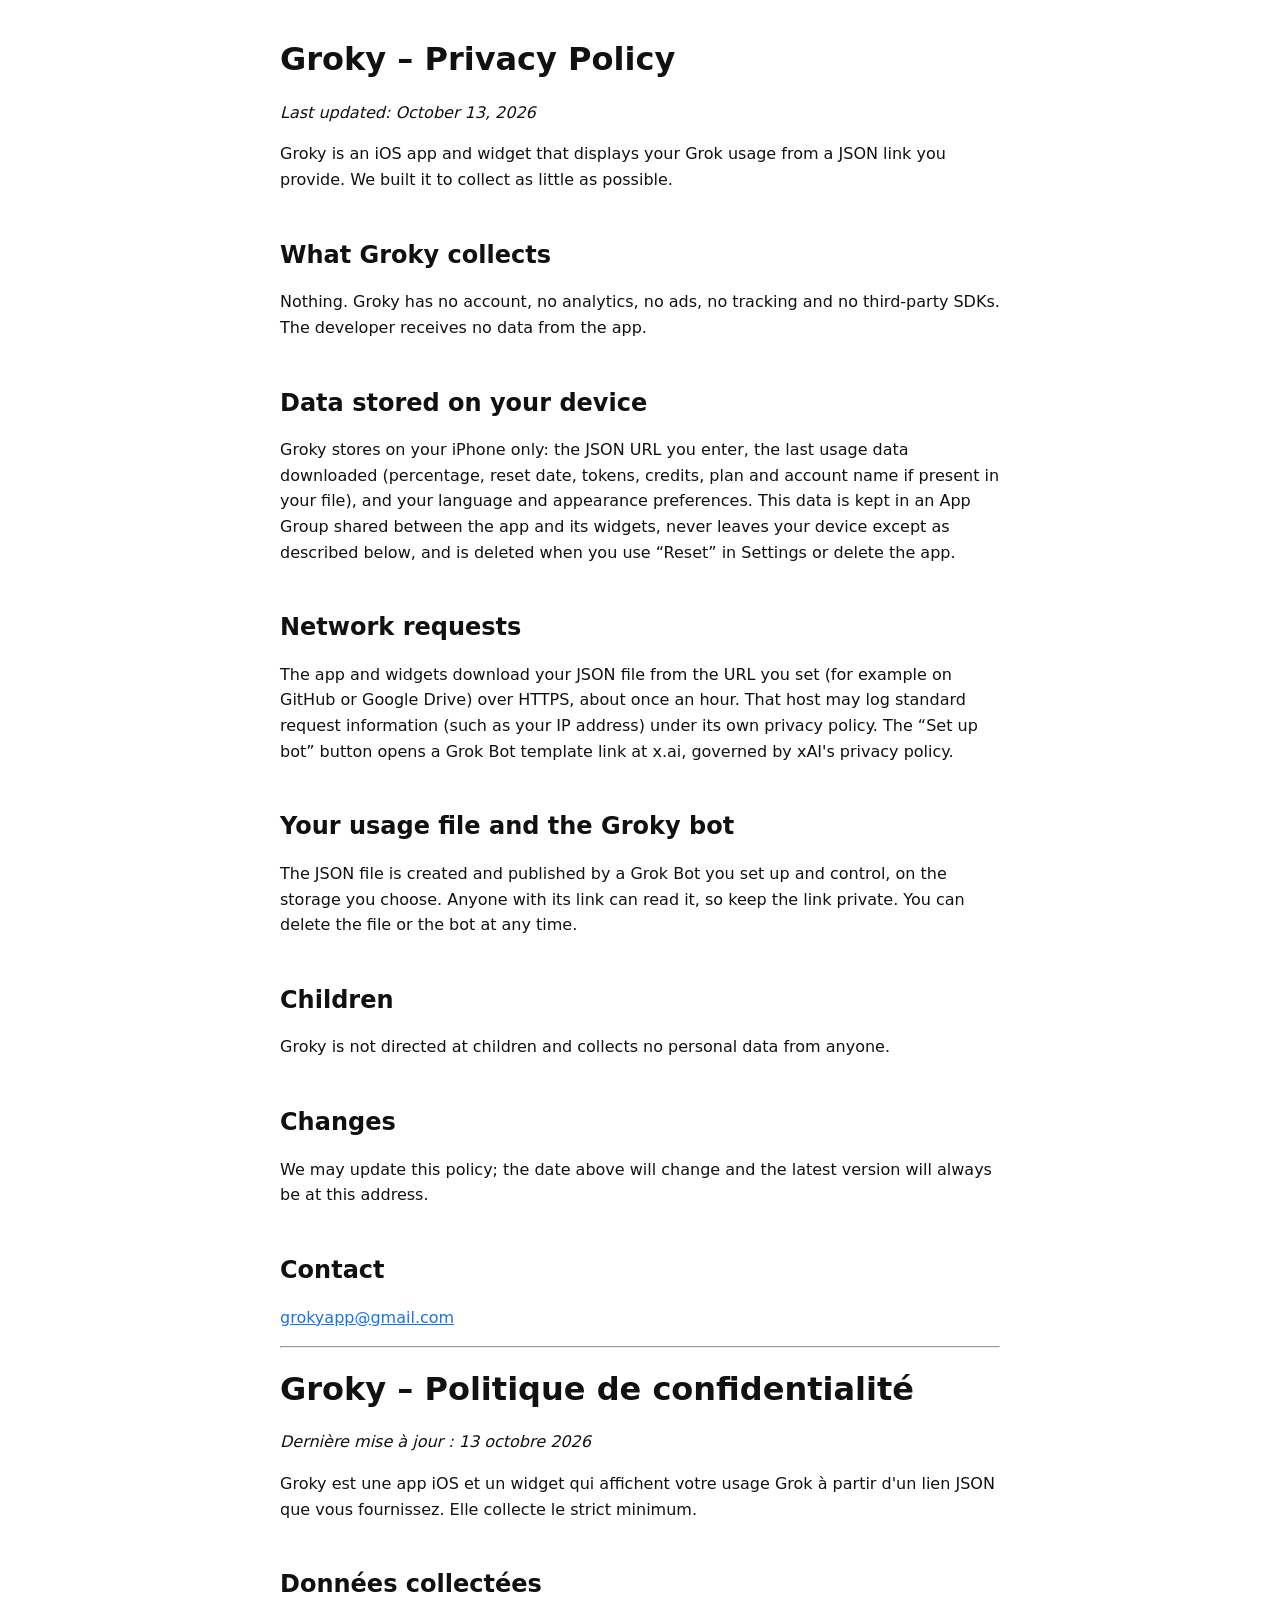
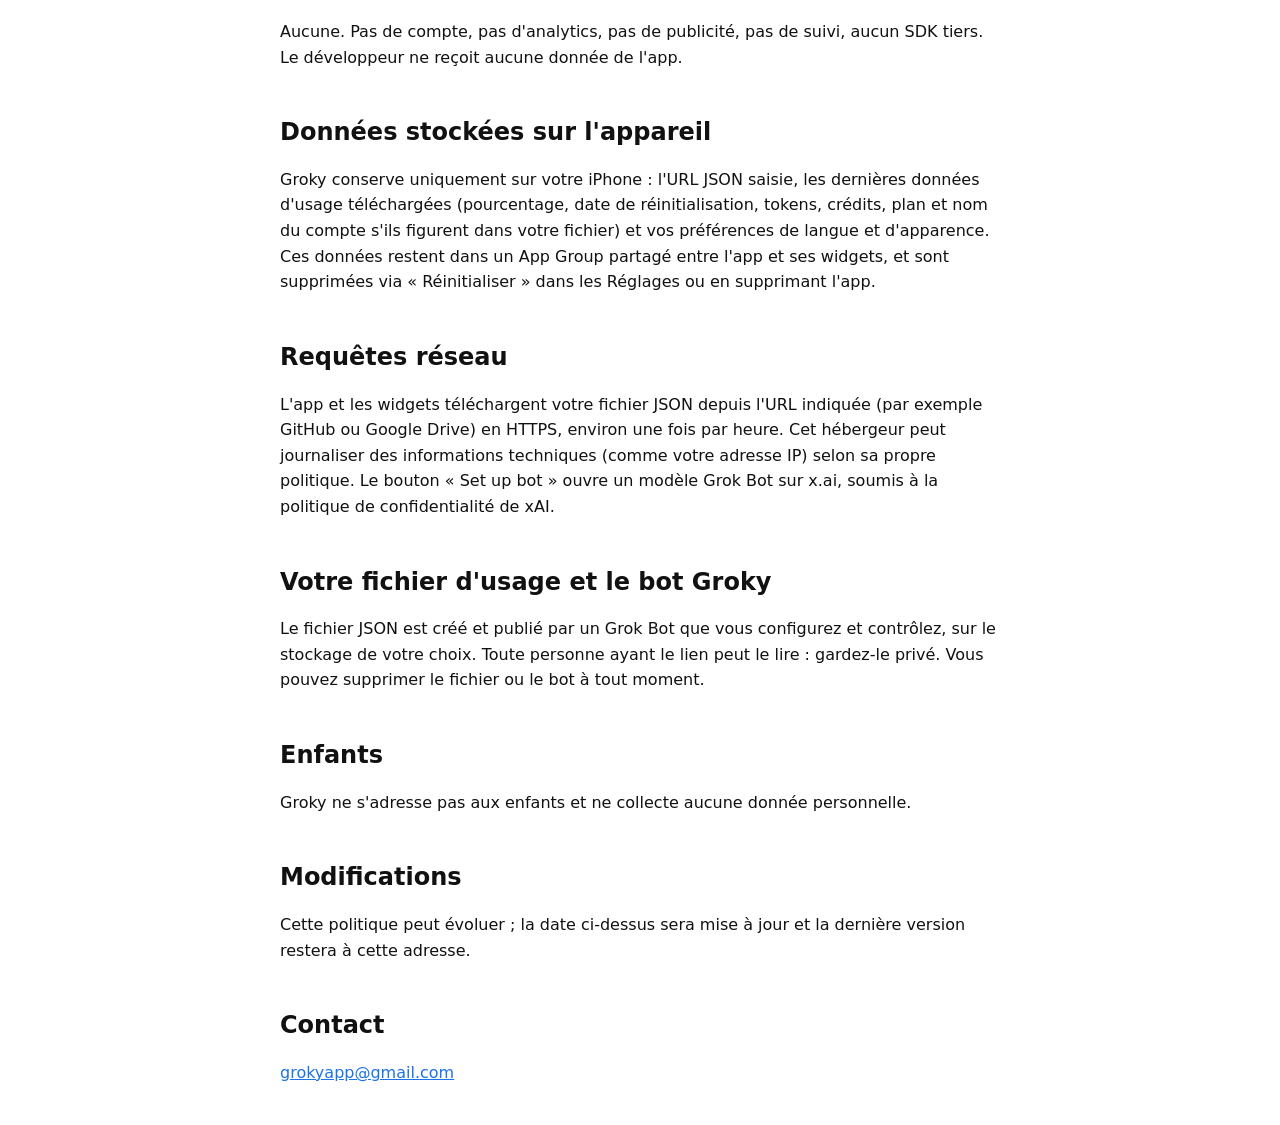
==== index.html @ b5df7863 "Groky privacy policy" ====
<!doctype html>
<html lang="en"><head><meta charset="utf-8"><meta name="viewport" content="width=device-width,initial-scale=1">
<title>Groky – Privacy Policy</title>
<style>body{font:16px/1.6 -apple-system,system-ui,sans-serif;max-width:720px;margin:40px auto;padding:0 20px;color:#111}h1,h2{line-height:1.2}h2{margin-top:2em}a{color:#1a73e8}@media(prefers-color-scheme:dark){body{background:#000;color:#eee}a{color:#5aa2ff}}</style>
</head><body>
<h1>Groky – Privacy Policy</h1>
<p><em>Last updated: October 13, 2026</em></p>
<p>Groky is an iOS app and widget that displays your Grok usage from a JSON link you provide. We built it to collect as little as possible.</p>
<h2>What Groky collects</h2>
<p>Nothing. Groky has no account, no analytics, no ads, no tracking and no third-party SDKs. The developer receives no data from the app.</p>
<h2>Data stored on your device</h2>
<p>Groky stores on your iPhone only: the JSON URL you enter, the last usage data downloaded (percentage, reset date, tokens, credits, plan and account name if present in your file), and your language and appearance preferences. This data is kept in an App Group shared between the app and its widgets, never leaves your device except as described below, and is deleted when you use “Reset” in Settings or delete the app.</p>
<h2>Network requests</h2>
<p>The app and widgets download your JSON file from the URL you set (for example on GitHub or Google Drive) over HTTPS, about once an hour. That host may log standard request information (such as your IP address) under its own privacy policy. The “Set up bot” button opens a Grok Bot template link at x.ai, governed by xAI's privacy policy.</p>
<h2>Your usage file and the Groky bot</h2>
<p>The JSON file is created and published by a Grok Bot you set up and control, on the storage you choose. Anyone with its link can read it, so keep the link private. You can delete the file or the bot at any time.</p>
<h2>Children</h2>
<p>Groky is not directed at children and collects no personal data from anyone.</p>
<h2>Changes</h2>
<p>We may update this policy; the date above will change and the latest version will always be at this address.</p>
<h2>Contact</h2>
<p><a href="mailto:grokyapp@gmail.com">grokyapp@gmail.com</a></p>
<hr>
<h1 lang="fr">Groky – Politique de confidentialité</h1>
<p><em>Dernière mise à jour : 13 octobre 2026</em></p>
<p>Groky est une app iOS et un widget qui affichent votre usage Grok à partir d'un lien JSON que vous fournissez. Elle collecte le strict minimum.</p>
<h2>Données collectées</h2>
<p>Aucune. Pas de compte, pas d'analytics, pas de publicité, pas de suivi, aucun SDK tiers. Le développeur ne reçoit aucune donnée de l'app.</p>
<h2>Données stockées sur l'appareil</h2>
<p>Groky conserve uniquement sur votre iPhone : l'URL JSON saisie, les dernières données d'usage téléchargées (pourcentage, date de réinitialisation, tokens, crédits, plan et nom du compte s'ils figurent dans votre fichier) et vos préférences de langue et d'apparence. Ces données restent dans un App Group partagé entre l'app et ses widgets, et sont supprimées via « Réinitialiser » dans les Réglages ou en supprimant l'app.</p>
<h2>Requêtes réseau</h2>
<p>L'app et les widgets téléchargent votre fichier JSON depuis l'URL indiquée (par exemple GitHub ou Google Drive) en HTTPS, environ une fois par heure. Cet hébergeur peut journaliser des informations techniques (comme votre adresse IP) selon sa propre politique. Le bouton « Set up bot » ouvre un modèle Grok Bot sur x.ai, soumis à la politique de confidentialité de xAI.</p>
<h2>Votre fichier d'usage et le bot Groky</h2>
<p>Le fichier JSON est créé et publié par un Grok Bot que vous configurez et contrôlez, sur le stockage de votre choix. Toute personne ayant le lien peut le lire : gardez-le privé. Vous pouvez supprimer le fichier ou le bot à tout moment.</p>
<h2>Enfants</h2>
<p>Groky ne s'adresse pas aux enfants et ne collecte aucune donnée personnelle.</p>
<h2>Modifications</h2>
<p>Cette politique peut évoluer ; la date ci-dessus sera mise à jour et la dernière version restera à cette adresse.</p>
<h2>Contact</h2>
<p><a href="mailto:grokyapp@gmail.com">grokyapp@gmail.com</a></p>
</body></html>
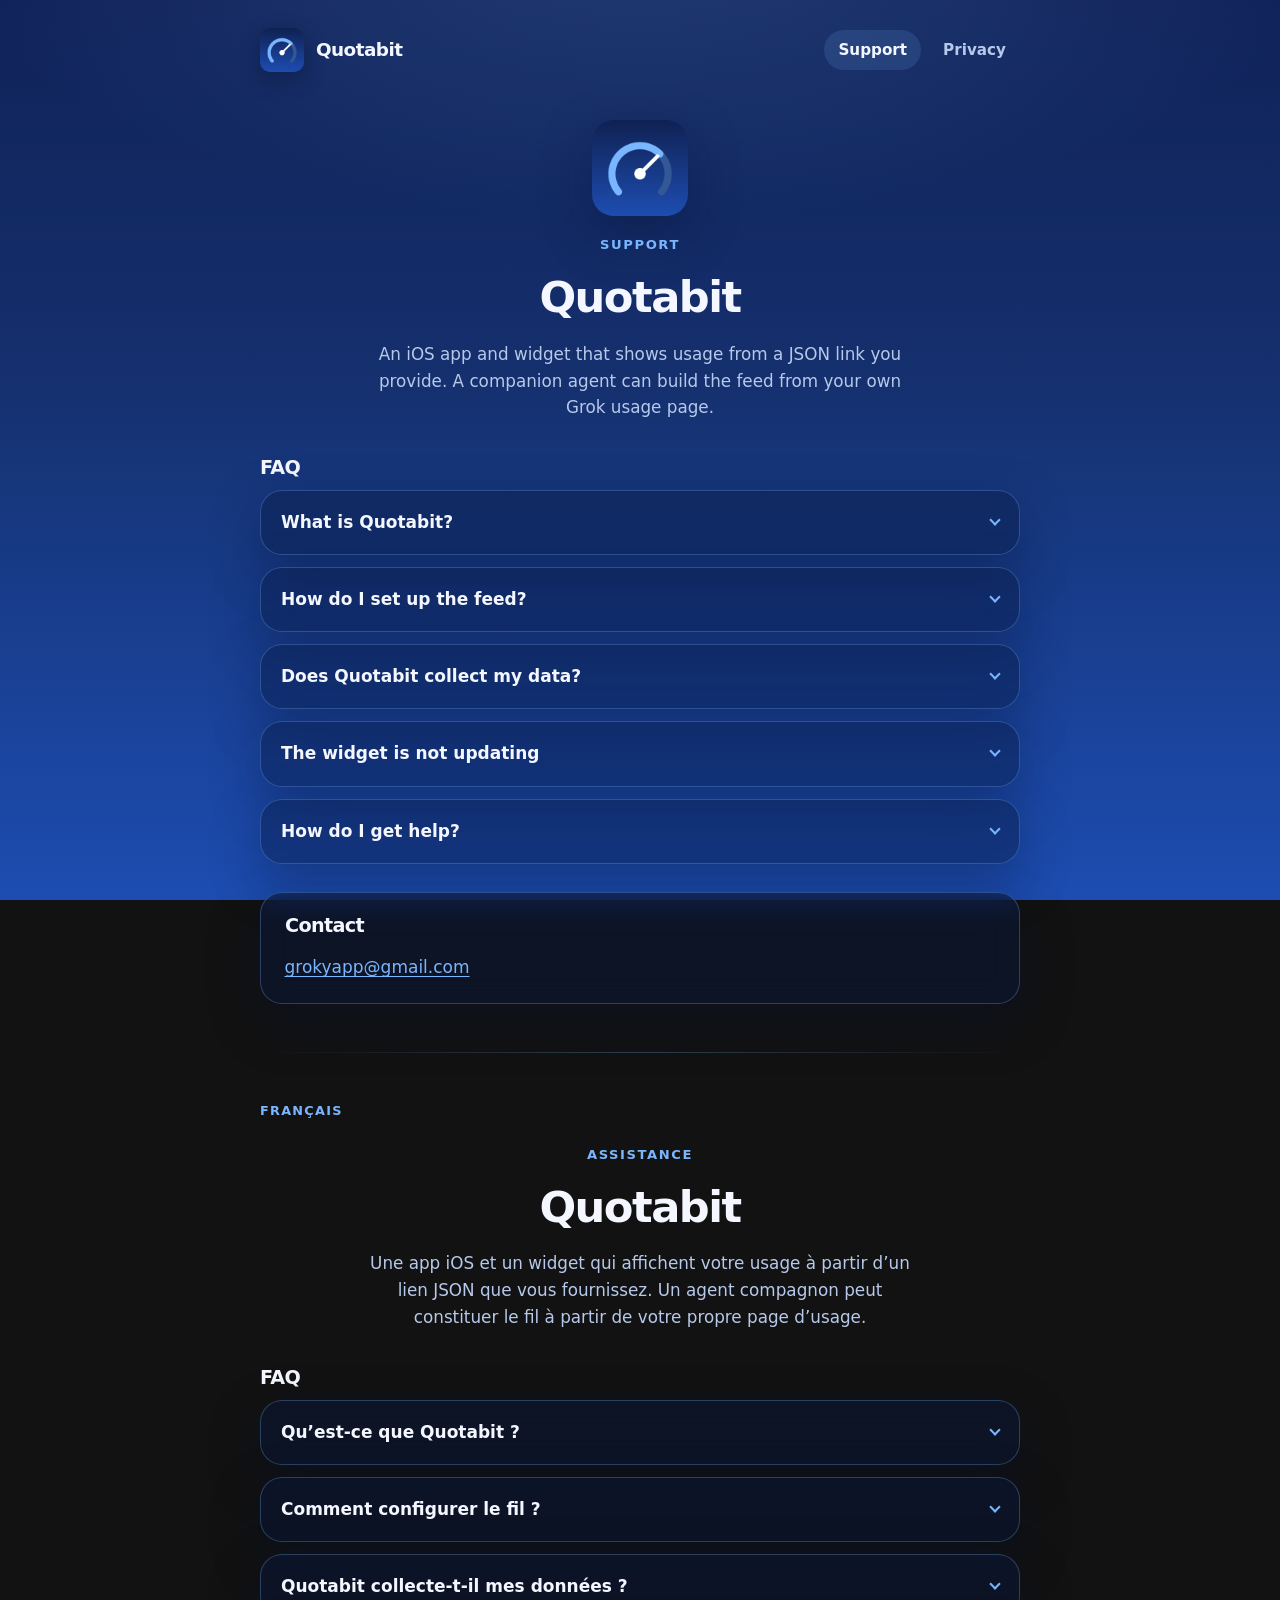
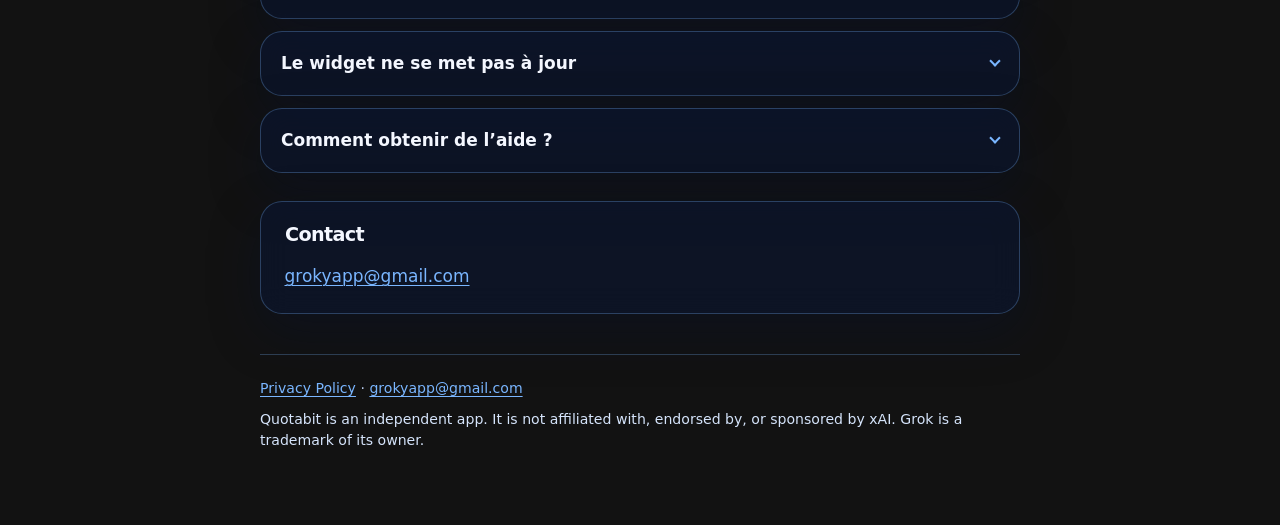
==== commit 0e590131: "Rebrand GitHub Pages site from Groky to Quotabit Rename support and privacy pages, add the Quotabit " ====
--- a/index.html
+++ b/index.html
@@ -1,41 +1,130 @@
 <!doctype html>
-<html lang="en"><head><meta charset="utf-8"><meta name="viewport" content="width=device-width,initial-scale=1">
-<title>Groky – Privacy Policy</title>
-<style>body{font:16px/1.6 -apple-system,system-ui,sans-serif;max-width:720px;margin:40px auto;padding:0 20px;color:#111}h1,h2{line-height:1.2}h2{margin-top:2em}a{color:#1a73e8}@media(prefers-color-scheme:dark){body{background:#000;color:#eee}a{color:#5aa2ff}}</style>
-</head><body>
-<h1>Groky – Privacy Policy</h1>
-<p><em>Last updated: October 13, 2026</em></p>
-<p>Groky is an iOS app and widget that displays your Grok usage from a JSON link you provide. We built it to collect as little as possible.</p>
-<h2>What Groky collects</h2>
-<p>Nothing. Groky has no account, no analytics, no ads, no tracking and no third-party SDKs. The developer receives no data from the app.</p>
-<h2>Data stored on your device</h2>
-<p>Groky stores on your iPhone only: the JSON URL you enter, the last usage data downloaded (percentage, reset date, tokens, credits, plan and account name if present in your file), and your language and appearance preferences. This data is kept in an App Group shared between the app and its widgets, never leaves your device except as described below, and is deleted when you use “Reset” in Settings or delete the app.</p>
-<h2>Network requests</h2>
-<p>The app and widgets download your JSON file from the URL you set (for example on GitHub or Google Drive) over HTTPS, about once an hour. That host may log standard request information (such as your IP address) under its own privacy policy. The “Set up bot” button opens a Grok Bot template link at x.ai, governed by xAI's privacy policy.</p>
-<h2>Your usage file and the Groky bot</h2>
-<p>The JSON file is created and published by a Grok Bot you set up and control, on the storage you choose. Anyone with its link can read it, so keep the link private. You can delete the file or the bot at any time.</p>
-<h2>Children</h2>
-<p>Groky is not directed at children and collects no personal data from anyone.</p>
-<h2>Changes</h2>
-<p>We may update this policy; the date above will change and the latest version will always be at this address.</p>
-<h2>Contact</h2>
-<p><a href="mailto:grokyapp@gmail.com">grokyapp@gmail.com</a></p>
-<hr>
-<h1 lang="fr">Groky – Politique de confidentialité</h1>
-<p><em>Dernière mise à jour : 13 octobre 2026</em></p>
-<p>Groky est une app iOS et un widget qui affichent votre usage Grok à partir d'un lien JSON que vous fournissez. Elle collecte le strict minimum.</p>
-<h2>Données collectées</h2>
-<p>Aucune. Pas de compte, pas d'analytics, pas de publicité, pas de suivi, aucun SDK tiers. Le développeur ne reçoit aucune donnée de l'app.</p>
-<h2>Données stockées sur l'appareil</h2>
-<p>Groky conserve uniquement sur votre iPhone : l'URL JSON saisie, les dernières données d'usage téléchargées (pourcentage, date de réinitialisation, tokens, crédits, plan et nom du compte s'ils figurent dans votre fichier) et vos préférences de langue et d'apparence. Ces données restent dans un App Group partagé entre l'app et ses widgets, et sont supprimées via « Réinitialiser » dans les Réglages ou en supprimant l'app.</p>
-<h2>Requêtes réseau</h2>
-<p>L'app et les widgets téléchargent votre fichier JSON depuis l'URL indiquée (par exemple GitHub ou Google Drive) en HTTPS, environ une fois par heure. Cet hébergeur peut journaliser des informations techniques (comme votre adresse IP) selon sa propre politique. Le bouton « Set up bot » ouvre un modèle Grok Bot sur x.ai, soumis à la politique de confidentialité de xAI.</p>
-<h2>Votre fichier d'usage et le bot Groky</h2>
-<p>Le fichier JSON est créé et publié par un Grok Bot que vous configurez et contrôlez, sur le stockage de votre choix. Toute personne ayant le lien peut le lire : gardez-le privé. Vous pouvez supprimer le fichier ou le bot à tout moment.</p>
-<h2>Enfants</h2>
-<p>Groky ne s'adresse pas aux enfants et ne collecte aucune donnée personnelle.</p>
-<h2>Modifications</h2>
-<p>Cette politique peut évoluer ; la date ci-dessus sera mise à jour et la dernière version restera à cette adresse.</p>
-<h2>Contact</h2>
-<p><a href="mailto:grokyapp@gmail.com">grokyapp@gmail.com</a></p>
-</body></html>
+<html lang="en">
+<head>
+  <meta charset="utf-8">
+  <meta name="viewport" content="width=device-width, initial-scale=1">
+  <title>Quotabit – Support</title>
+  <meta name="description" content="Support and FAQ for Quotabit, an iOS app and widget that shows your usage from a JSON feed you provide.">
+  <meta name="theme-color" content="#102258">
+  <meta name="apple-mobile-web-app-title" content="Quotabit">
+  <link rel="canonical" href="https://nooxico.github.io/grokyapp/">
+  <link rel="icon" href="favicon.ico" sizes="any">
+  <link rel="icon" type="image/png" sizes="32x32" href="favicon-32.png">
+  <link rel="apple-touch-icon" href="apple-touch-icon.png">
+  <link rel="manifest" href="site.webmanifest">
+  <meta property="og:type" content="website">
+  <meta property="og:site_name" content="Quotabit">
+  <meta property="og:title" content="Quotabit – Support">
+  <meta property="og:description" content="Support and FAQ for Quotabit, an independent iOS usage widget.">
+  <meta property="og:url" content="https://nooxico.github.io/grokyapp/">
+  <meta property="og:image" content="https://nooxico.github.io/grokyapp/og-image.png">
+  <meta property="og:image:width" content="1200">
+  <meta property="og:image:height" content="630">
+  <meta property="og:locale" content="en_US">
+  <meta property="og:locale:alternate" content="fr_FR">
+  <meta name="twitter:card" content="summary_large_image">
+  <meta name="twitter:title" content="Quotabit – Support">
+  <meta name="twitter:description" content="Support and FAQ for Quotabit, an independent iOS usage widget.">
+  <meta name="twitter:image" content="https://nooxico.github.io/grokyapp/og-image.png">
+  <link rel="stylesheet" href="styles.css">
+</head>
+<body>
+  <div class="wrap">
+    <header class="site-header">
+      <a class="brand" href="index.html">
+        <img src="assets/quotabit-icon-1024.png" width="44" height="44" alt="">
+        Quotabit
+      </a>
+      <nav class="nav" aria-label="Site">
+        <a href="index.html" aria-current="page">Support</a>
+        <a href="privacy-policy.html">Privacy</a>
+      </nav>
+    </header>
+
+    <main>
+      <section class="hero hero--center" lang="en">
+        <img class="app-icon" src="assets/quotabit-icon-1024.png" width="96" height="96" alt="Quotabit app icon">
+        <p class="eyebrow">Support</p>
+        <h1>Quotabit</h1>
+        <p class="lede">An iOS app and widget that shows usage from a JSON link you provide. A companion agent can build the feed from your own Grok usage page.</p>
+      </section>
+
+      <section lang="en" aria-labelledby="faq-en">
+        <h2 id="faq-en">FAQ</h2>
+        <div class="faq">
+          <details>
+            <summary>What is Quotabit?</summary>
+            <p>Quotabit is an independent iOS app and widget. You paste a JSON feed URL; the app displays percentage, reset date, tokens, credits, plan, and account name when those fields are in your file.</p>
+          </details>
+          <details>
+            <summary>How do I set up the feed?</summary>
+            <p>Publish a JSON file on storage you control (for example GitHub or Google Drive), then enter that HTTPS URL in Settings. A companion agent you set up can keep the file up to date from your own usage page.</p>
+          </details>
+          <details>
+            <summary>Does Quotabit collect my data?</summary>
+            <p>No. There is no account, analytics, ads, tracking, or third-party SDK. The app only fetches the feed URL you enter. Details are in the <a href="privacy-policy.html">privacy policy</a>.</p>
+          </details>
+          <details>
+            <summary>The widget is not updating</summary>
+            <p>Confirm the URL is reachable over HTTPS and that the file is valid JSON. Check Background App Refresh, then open the app once so it can refresh. Use Reset in Settings if you need to start over.</p>
+          </details>
+          <details>
+            <summary>How do I get help?</summary>
+            <p>Email <a href="mailto:grokyapp@gmail.com">grokyapp@gmail.com</a> with what you expected, what you saw, and your iOS version. We read every message.</p>
+          </details>
+        </div>
+      </section>
+
+      <section class="card" lang="en">
+        <h2>Contact</h2>
+        <p class="contact-row"><a href="mailto:grokyapp@gmail.com">grokyapp@gmail.com</a></p>
+      </section>
+
+      <hr class="divider">
+
+      <section lang="fr">
+        <p class="lang">Français</p>
+        <section class="hero hero--center">
+          <p class="eyebrow">Assistance</p>
+          <h1>Quotabit</h1>
+          <p class="lede">Une app iOS et un widget qui affichent votre usage à partir d’un lien JSON que vous fournissez. Un agent compagnon peut constituer le fil à partir de votre propre page d’usage.</p>
+        </section>
+
+        <h2>FAQ</h2>
+        <div class="faq">
+          <details>
+            <summary>Qu’est-ce que Quotabit&nbsp;?</summary>
+            <p>Quotabit est une app iOS et un widget indépendants. Vous collez l’URL d’un fichier JSON&nbsp;; l’app affiche le pourcentage, la date de réinitialisation, les tokens, les crédits, le plan et le nom du compte lorsqu’ils figurent dans votre fichier.</p>
+          </details>
+          <details>
+            <summary>Comment configurer le fil&nbsp;?</summary>
+            <p>Publiez un fichier JSON sur un stockage que vous contrôlez (par exemple GitHub ou Google Drive), puis saisissez cette URL HTTPS dans Réglages. Un agent compagnon que vous configurez peut tenir le fichier à jour depuis votre page d’usage.</p>
+          </details>
+          <details>
+            <summary>Quotabit collecte-t-il mes données&nbsp;?</summary>
+            <p>Non. Pas de compte, pas d’analytics, pas de publicité, pas de suivi, aucun SDK tiers. L’app ne fait que télécharger l’URL de fil que vous indiquez. Le détail est dans la <a href="privacy-policy.html">politique de confidentialité</a>.</p>
+          </details>
+          <details>
+            <summary>Le widget ne se met pas à jour</summary>
+            <p>Vérifiez que l’URL est accessible en HTTPS et que le fichier JSON est valide. Contrôlez l’actualisation en arrière-plan, puis ouvrez l’app une fois pour forcer un rafraîchissement. Utilisez Réinitialiser dans Réglages si besoin.</p>
+          </details>
+          <details>
+            <summary>Comment obtenir de l’aide&nbsp;?</summary>
+            <p>Écrivez à <a href="mailto:grokyapp@gmail.com">grokyapp@gmail.com</a> en indiquant ce que vous attendiez, ce que vous avez vu, et votre version d’iOS.</p>
+          </details>
+        </div>
+
+        <section class="card">
+          <h2>Contact</h2>
+          <p class="contact-row"><a href="mailto:grokyapp@gmail.com">grokyapp@gmail.com</a></p>
+        </section>
+      </section>
+    </main>
+
+    <footer class="site-footer">
+      <p><a href="privacy-policy.html">Privacy Policy</a> · <a href="mailto:grokyapp@gmail.com">grokyapp@gmail.com</a></p>
+      <p class="disclaimer">Quotabit is an independent app. It is not affiliated with, endorsed by, or sponsored by xAI. Grok is a trademark of its owner.</p>
+    </footer>
+  </div>
+</body>
+</html>
--- a/styles.css
+++ b/styles.css
@@ -0,0 +1,291 @@
+:root {
+  --navy-deep: #102258;
+  --navy: #15306e;
+  --navy-mid: #1a3d8c;
+  --navy-bright: #1d4db1;
+  --accent: #7ab6ff;
+  --accent-strong: #4f9cff;
+  --text: #f4f7ff;
+  --muted: #b7c9ea;
+  --card: rgba(9, 24, 64, 0.42);
+  --stroke: rgba(122, 182, 255, 0.28);
+  --shadow: 0 18px 50px rgba(6, 16, 48, 0.35);
+  --radius: 22px;
+  --max: 760px;
+}
+
+*,
+*::before,
+*::after {
+  box-sizing: border-box;
+}
+
+html {
+  color-scheme: dark;
+}
+
+body {
+  margin: 0;
+  min-height: 100vh;
+  font: 17px/1.6 -apple-system, BlinkMacSystemFont, "SF Pro Text", "Segoe UI", system-ui, sans-serif;
+  color: var(--text);
+  background:
+    radial-gradient(1200px 500px at 50% -80px, rgba(122, 182, 255, 0.18), transparent 60%),
+    linear-gradient(180deg, var(--navy-deep) 0%, var(--navy) 42%, var(--navy-bright) 100%);
+  background-attachment: fixed;
+}
+
+a {
+  color: var(--accent);
+  text-decoration-thickness: 1px;
+  text-underline-offset: 0.18em;
+}
+
+a:hover {
+  color: #cfe4ff;
+}
+
+.wrap {
+  width: min(var(--max), calc(100% - 40px));
+  margin: 0 auto;
+  padding: 28px 0 64px;
+}
+
+.site-header {
+  display: flex;
+  align-items: center;
+  justify-content: space-between;
+  gap: 16px;
+  margin-bottom: 36px;
+}
+
+.brand {
+  display: flex;
+  align-items: center;
+  gap: 12px;
+  color: var(--text);
+  text-decoration: none;
+  font-weight: 700;
+  letter-spacing: -0.03em;
+  font-size: 1.15rem;
+}
+
+.brand img {
+  width: 44px;
+  height: 44px;
+  border-radius: 22.5%;
+  box-shadow: 0 8px 20px rgba(8, 20, 56, 0.45);
+}
+
+.nav {
+  display: flex;
+  gap: 8px;
+}
+
+.nav a {
+  color: var(--muted);
+  text-decoration: none;
+  padding: 8px 14px;
+  border-radius: 999px;
+  font-size: 0.95rem;
+  font-weight: 600;
+}
+
+.nav a:hover,
+.nav a[aria-current="page"] {
+  color: var(--text);
+  background: rgba(122, 182, 255, 0.14);
+}
+
+.hero {
+  display: grid;
+  justify-items: start;
+  gap: 18px;
+  margin-bottom: 28px;
+}
+
+.hero--center {
+  justify-items: center;
+  text-align: center;
+  padding: 12px 0 8px;
+}
+
+.app-icon {
+  width: 96px;
+  height: 96px;
+  border-radius: 22.5%;
+  box-shadow: var(--shadow);
+}
+
+.eyebrow {
+  margin: 0;
+  color: var(--accent);
+  font-size: 0.82rem;
+  font-weight: 700;
+  letter-spacing: 0.12em;
+  text-transform: uppercase;
+}
+
+h1,
+h2 {
+  line-height: 1.15;
+  letter-spacing: -0.035em;
+}
+
+h1 {
+  margin: 0;
+  font-size: clamp(2rem, 5vw, 2.7rem);
+}
+
+h2 {
+  margin: 0 0 0.55em;
+  font-size: 1.2rem;
+}
+
+.lede {
+  margin: 0;
+  max-width: 40rem;
+  color: var(--muted);
+  font-size: 1.05rem;
+}
+
+.hero--center .lede {
+  max-width: 34rem;
+}
+
+.card,
+.faq details {
+  background: var(--card);
+  border: 1px solid var(--stroke);
+  border-radius: var(--radius);
+  box-shadow: var(--shadow);
+  backdrop-filter: blur(14px);
+}
+
+.card {
+  padding: 22px 24px;
+  margin: 0 0 18px;
+}
+
+.card p:first-child,
+.policy p:first-child {
+  margin-top: 0;
+}
+
+.card p:last-child,
+.policy p:last-child {
+  margin-bottom: 0;
+}
+
+.faq {
+  display: grid;
+  gap: 12px;
+  margin: 8px 0 28px;
+}
+
+.faq details {
+  padding: 4px 20px 4px;
+}
+
+.faq summary {
+  cursor: pointer;
+  list-style: none;
+  font-weight: 650;
+  padding: 14px 0;
+}
+
+.faq summary::-webkit-details-marker {
+  display: none;
+}
+
+.faq summary::after {
+  content: "";
+  float: right;
+  width: 8px;
+  height: 8px;
+  margin-top: 7px;
+  border-right: 2px solid var(--accent);
+  border-bottom: 2px solid var(--accent);
+  transform: rotate(45deg);
+}
+
+.faq details[open] summary::after {
+  margin-top: 10px;
+  transform: rotate(225deg);
+}
+
+.faq details p {
+  margin: 0 0 16px;
+  color: var(--muted);
+}
+
+.policy h2 {
+  margin-top: 1.8em;
+  color: var(--accent);
+  font-size: 1.05rem;
+}
+
+.policy h2:first-child {
+  margin-top: 0;
+}
+
+.meta {
+  color: var(--muted);
+  font-style: italic;
+}
+
+.divider {
+  border: 0;
+  height: 1px;
+  margin: 48px 0;
+  background: linear-gradient(90deg, transparent, var(--stroke), transparent);
+}
+
+.lang {
+  margin: 0 0 10px;
+  color: var(--accent);
+  font-size: 0.8rem;
+  font-weight: 700;
+  letter-spacing: 0.1em;
+  text-transform: uppercase;
+}
+
+.contact-row {
+  display: flex;
+  flex-wrap: wrap;
+  gap: 10px 18px;
+  align-items: center;
+}
+
+.site-footer {
+  margin-top: 40px;
+  padding-top: 22px;
+  border-top: 1px solid var(--stroke);
+  color: var(--muted);
+  font-size: 0.88rem;
+}
+
+.site-footer p {
+  margin: 0 0 10px;
+}
+
+.disclaimer {
+  color: #d5e4fb;
+  line-height: 1.5;
+}
+
+@media (max-width: 560px) {
+  .wrap {
+    width: min(var(--max), calc(100% - 28px));
+  }
+
+  .site-header {
+    flex-direction: column;
+    align-items: flex-start;
+  }
+
+  .app-icon {
+    width: 80px;
+    height: 80px;
+  }
+}
